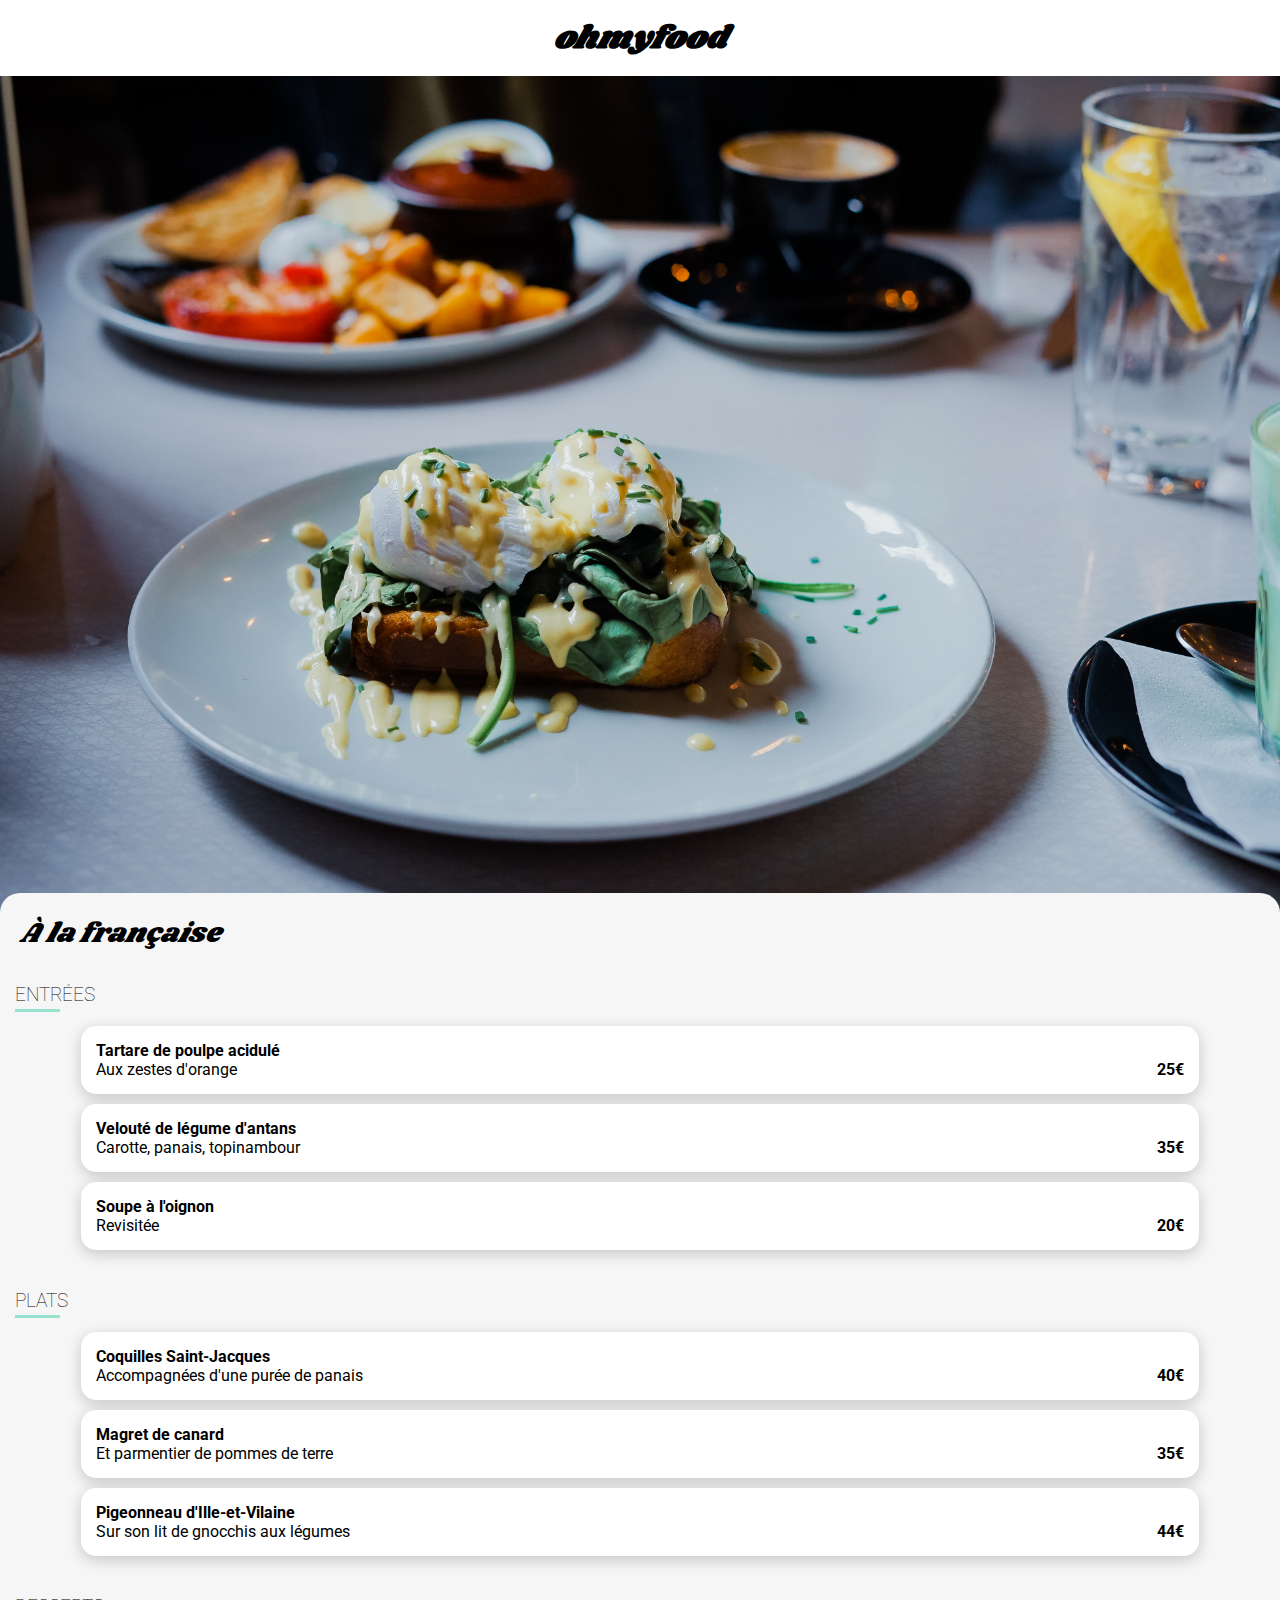
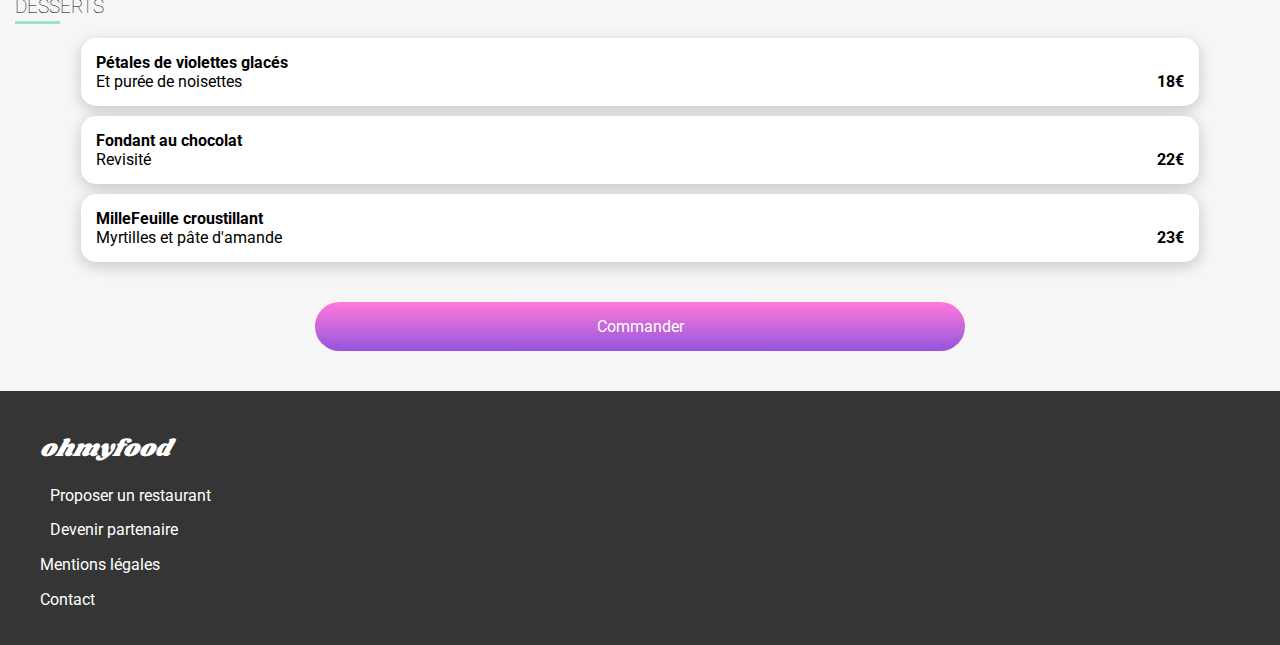
==== Desktop/fichier-html/projet4/alafrancaise.html @ 34c95f2d "add the 4th page from the menu" ====
<!DOCTYPE html>
<html lang="fr">
  <head>
    <meta charset="UTF-8" >
    <meta http-equiv="X-UA-Compatible" content="IE=edge">
    <meta name="viewport" content="width=device-width, initial-scale=1.0">
    <title>À la française</title>
    <link rel="stylesheet" href="css/style.css">
    <link rel="preconnect" href="https://fonts.googleapis.com">
    <link rel="preconnect" href="https://fonts.gstatic.com" crossorigin>
    <link rel="preconnect" href="https://fonts.googleapis.com">
    <link rel="preconnect" href="https://fonts.gstatic.com" crossorigin>
    <link href="https://fonts.googleapis.com/css2?family=Roboto&family=Shrikhand&display=swap" rel="stylesheet">
    <link
      rel="stylesheet"
      href="https://cdnjs.cloudflare.com/ajax/libs/font-awesome/6.2.1/css/all.min.css"
      integrity="sha512-MV7K8+y+gLIBoVD59lQIYicR65iaqukzvf/nwasF0nqhPay5w/9lJmVM2hMDcnK1OnMGCdVK+iQrJ7lzPJQd1w=="
      crossorigin="anonymous"
      referrerpolicy="no-referrer"
    >
  </head>
  <body>
    <header class="header-page">
        <a href="index.html" class="header-back">
            <i class="fa-solid fa-arrow-left fa-xl" style="color: #000000;"></i>
        </a>
        <h1 class="title-page1">ohmyfood</h1>
    </header>
    <main class="main-page1">
        <img class="image-page1" src="Images et textes Ohmyfood/images/restaurants/toa-heftiba-DQKerTsQwi0-unsplash.jpg" alt="À la française">
        <section class="conteneur-main-page1" >
            <h2 class="titre-page1">À la française</h2>

            <div class="entrées-conteneur">
                <h3 class="titre-entrées-page1 ">Entrées</h3>
                <span class="ligne-entrées-page1"></span>
                
                <div class="entrées-page1">
                    <div class="rangement-page1">
                        <div>
                        <h4>Tartare de poulpe acidulé</h4>
                        <p>Aux zestes d'orange</p>
                        </div>
                        <p class="prix-page1">25€</p>
                    </div>
                </div>
                <div class="entrées-page1">
                    <div class="rangement-page1">
                        <div>
                            <h4>Velouté de légume d'antans</h4>
                            <p>Carotte, panais, topinambour</p>
                        </div>
                        <p class="prix-page1">35€</p>
                    </div>
                </div>
                <div class="entrées-page1">
                    <div class="rangement-page1">
                        <div>
                            <h4>Soupe à l'oignon</h4>
                            <p>Revisitée</p>
                        </div>
                        <p class="prix-page1">20€</p>
                    </div>
                </div>
            </div>
            <div class="plats-conteneur">
                <h3 class="titre-plats-page1">Plats</h3>
                <span class="ligne-plats-page1"></span>
                <div class="plats-page1">
                    <div class="rangement-page1">
                        <div>
                            <h4>Coquilles Saint-Jacques</h4>
                            <p>Accompagnées d'une purée de panais</p>
                        </div>
                            <p class="prix-page1">40€</p>
                    </div>
                </div>
                <div class="plats-page1">
                    <div class="rangement-page1">
                        <div>
                            <h4>Magret de canard</h4>
                            <p>Et parmentier de pommes de terre</p> 
                        </div>
                            <p class="prix-page1">35€</p> 
                    </div>
                </div>
                <div class="plats-page1">
                    <div class="rangement-page1">
                        <div>
                            <h4>Pigeonneau d'Ille-et-Vilaine</h4>
                            <p>Sur son lit de gnocchis aux légumes</p> 
                        </div>
                            <p class="prix-page1">44€</p>
                        
                    </div>
                </div>
            </div>
            <div class="desserts-conteneur">
                <h3 class="titre-desserts-page1">Desserts</h3>
                <span class="ligne-desserts-page1"></span>
                <div class="desserts-page1">
                    <div class="rangement-page1">
                        <div>
                            <h4>Pétales de violettes glacés</h4>
                            <p>Et purée de noisettes</p> 
                        </div>    
                            <p class="prix-page1">18€</p>
                </div>
                </div>
                <div class="desserts-page1">
                    <div class="rangement-page1">
                        <div>
                            <h4>Fondant au chocolat </h4> 
                            <p>Revisité</p>
                        </div>
                            <p class="prix-page1">22€</p>
                    </div>
                </div>
                <div class="desserts-page1">
                    <div class="rangement-page1">
                        <div>
                            <h4>MilleFeuille croustillant</h4> 
                            <p>Myrtilles et pâte d'amande</p> 
                        </div>
                            <p class="prix-page1">23€</p>
                    </div>
                </div>
            </div>
            <div class="button-page1">
                <a href="" class="button-commander-page1">Commander</a>
            </div>
        </section>
    </main>
    <footer>
        <h2>ohmyfood</h2>
        <div class="footer-text">
            <div class="footer-icon">
                <i class="fa-solid fa-utensils fa-xs" style="color: #ffffff;"></i>
                <span> Proposer un restaurant</span>
        </div>
            <div class="footer-icon">
                <i class="fa-solid fa-handshake-angle fa-xs" style="color: #ffffff;"></i>
                <span>Devenir partenaire</span>
            </div>
        <p>Mentions légales</p> 
        <p>Contact</p>
        </div>
    </footer>
    </body>
---- Desktop/fichier-html/projet4/css/style.css ----
*{
 font-family: 'Roboto', sans-serif;
}

body{
    margin: 0;
    padding: 0;
}

/* header */
h1 {
display:flex ;
justify-content: center;
align-items: center;
color: black;
height: 70px;
width: 100%;
box-shadow: 0 3px 15px rgba(0,0,0,.590);
font-family: 'Shrikhand', cursive;
font-style: italic;
margin: 3px 0px;
}

/** partie location **/

.location {
    background-color: #EAEAEA;
    display: flex;
    justify-content: center;
   align-items: center;
}
.location i {
    margin-right: 5px;
}
.location p {
    
    font-weight: 500;
    font-size: larger ;
}

/* partie reservation*/

.conteneur-lien-menu{
    display: flex;
    flex-direction: column;
    justify-content: center;
    align-items: center;
    text-align: center;
    background-color: #f6f6f6;
    margin: 0;
    padding: 20px 10px 60px;
}
.titre-lien-menu {
    font-weight: 500;
    font-size: xx-large;
    margin-bottom: 10px;
}

.texte-lien-menu{
    font-size: large;
    font-weight: 300;
    margin: 10px 0px 40px ;
}

.button-lien-restaurant{
    color: white;
    width: 50%;
    text-decoration: none;
    background: linear-gradient(to bottom, #FF79DA,#9356DC );
    padding: 15px;
    border-radius: 30px;
}

/* partie fonctionnement*/

.conteneur-fonctionnement{
    display: flex;
    flex-direction: column;
    justify-content: center;
    align-items: center;
    padding: 20px;
   
}

.conteneur-fonctionnement h2{
    align-self: flex-start;
    width: 50%;
}

.Fonctionnement-etape{
    background-color: #f6f6f6;
    border-radius: 20px;
    padding: 5px 25px;
    margin-bottom: 10px;
    box-shadow: 0px 4px 15px rgba(0,0,0,.2);
    width: 80%;
    text-align: center;
    font-weight: 600;   
    display: flex;
    flex-direction: row ;
    justify-content: center;
    align-items: center;
    gap: 20px;
    position: relative;
}

.number{
    position: absolute;
    top: 35%;
    left: -5px;
    width: 20px;
    height: 20px;
    background-color:#9356DC;
    border-radius: 100%;
    color: white;
    font-size: small;
    font-weight: 200;
    display: flex;
    justify-content: center;
    align-items: center;
}

/* partie restaurant */

.conteneur-restaurant{
    background-color: #f6f6f6;
    padding: 40px 0px;
    display: flex;
    flex-direction: column;
    justify-content: center;
    align-items: center;
}
.restaurant{
    display: flex;
    flex-direction: column;
    padding-bottom: 15px;
    position: relative;
}

.restaurant span{
    position: absolute;
    right: 10px;
    top: 15px;
    padding: 5px 10px;
    background-color: #99E2D0;
    color: #008766 ;
    z-index: 1;
}

.restaurant-content{
    background-color: white;
    border-radius: 0px 0px 20px 20px; 
    padding-left: 10px;
}

.restaurant-content h3{
    margin-bottom: 0px;
}
.restaurant-content p {
    margin-top: 5px;
}

article img {
    width: 300px;
    height: 200px;
    object-fit: cover;
    border-radius: 20px 20px 0px 0px;
    
}

/* Partie Footer */

footer {
    background-color: #353535;
    color: white;
    padding: 20px 40px;
}

footer h2 {
    font-family: 'Shrikhand', cursive;
    font-style: italic;
    font-weight: 400;
}

.footer-icon{
    display: flex;
    flex-direction: row;
    align-items: center;
    gap: 10px;
    margin-top: 15px;
}


/**** Page La palette du gout****/

.main-page1{
    background-color: #f6f6f6;
}
.header-page{
    position: relative;
}
.header-back{
    position: absolute;
    top: 25px;
    left: 30px;
}

.title-page1{
    box-shadow: none;
}

.image-page1{
    width: 100%;
    height: 100%;
    object-fit: cover;
}

/* partie main */

.conteneur-main-page1{
 display: flex;
 flex-direction: column;
 justify-content: center;
 position: relative;
 top: -40px;
 background-color:#f6f6f6;
 border-radius: 20px 20px 0px 0px;
}
.conteneur-main-page1 p {
    margin: 0px;
}
.conteneur-main-page1 h4 {
    margin: 0px;
}
.titre-page1{
    font-family: 'Shrikhand', cursive;
    font-size:28px;
    font-weight: 400;
    font-style: italic; 
    padding: 20px;
    margin: 0px;
}

/* partie entrée */

.entrées-conteneur{
    display: flex;
    flex-direction: column;
    justify-content: center;
    align-items: center;
    gap: 10px;
    padding-bottom: 30px;
    width: 100%;
    position: relative;
}


.titre-entrées-page1{
    font-weight: 100;
   align-self: flex-start;
   padding: 10px 15px;
   margin: 0px;
    text-transform: uppercase;
}

.ligne-entrées-page1{
    border-bottom: 3px solid #99E2D0;
    width: 45px;
    position: absolute;
    top: 35px;
    left: 15px;
}

.entrées-page1{
background-color: white;
width: 85%;
border-radius: 15px;
padding: 15px;
box-shadow: 0px 4px 15px rgba(0,0,0,.2);
text-align: start;
}

.rangement-page1{
    display: flex;
    flex-direction:row ;
    justify-content: space-between;
    align-items: flex-end;
}

.prix-page1{
    font-weight: 700;
}

/* partie plats */

.plats-conteneur{
    display: flex;
    flex-direction: column;
    justify-content: center;
    align-items: center;
    gap: 10px;
    padding-bottom: 30px;
    width: 100%;
    position: relative;
}
.titre-plats-page1 {
    font-weight: 100;
   align-self: flex-start;
   padding: 10px 15px;
   margin: 0px;
   text-transform: uppercase;
}

.ligne-plats-page1{
    border-bottom: 3px solid #99E2D0;
    width: 45px;
    position: absolute;
    top: 35px;
    left: 15px;
}

.plats-page1 {
    background-color: white;
    width: 85%;
    border-radius: 15px;
    padding: 15px;
    box-shadow: 0px 4px 15px rgba(0,0,0,.2);
    text-align: start;
}

/* partie dessert */

.desserts-conteneur{
    display: flex;
    flex-direction: column;
    justify-content: center;
    align-items: center;
    gap: 10px;
    width: 100%;
    position: relative;
}

.titre-desserts-page1{
    font-weight: 100;
   align-self: flex-start;
   padding: 10px 15px;
   margin: 0px;
   text-transform: uppercase;
}
.ligne-desserts-page1{
    border-bottom: 3px solid #99E2D0;
    width: 45px;
    position: absolute;
    top: 35px;
    left: 15px;
}

.desserts-page1{
    background-color: white;
    width: 85%;
    border-radius: 15px;
    padding: 15px;
    box-shadow: 0px 4px 15px rgba(0,0,0,.2);
    text-align: start;
}

/* partie boutton page1 */

.button-page1{
    display: flex;
    justify-content: center;
    align-items: center;
    padding: 40px 20px 0px 20px;
}


.button-commander-page1{
    color: white;
    width: 50%;
    text-decoration: none;
    background: linear-gradient(to bottom, #FF79DA,#9356DC );
    padding: 15px;
    border-radius: 30px;
    text-align: center;
}
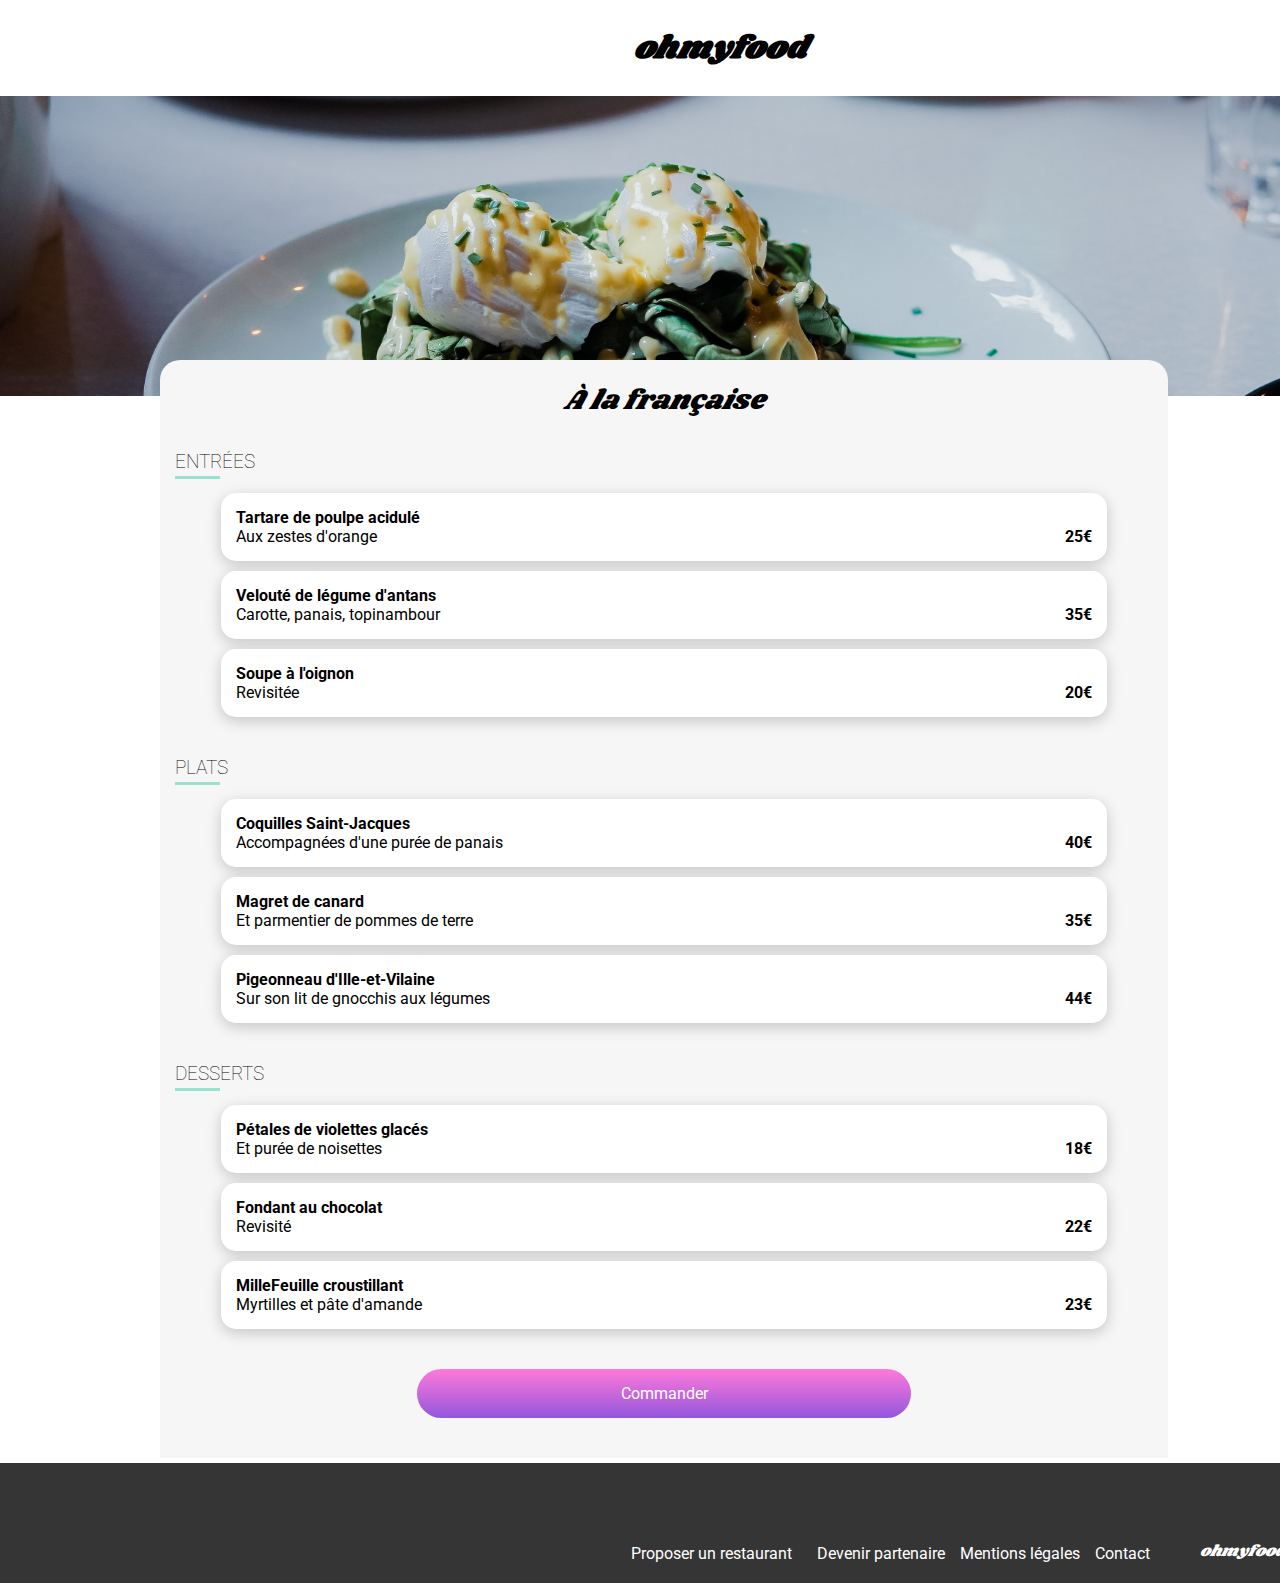
==== commit 0c8fe04e: "add page desktop for the 4 menu" ====
--- a/Desktop/fichier-html/projet4/alafrancaise.html
+++ b/Desktop/fichier-html/projet4/alafrancaise.html
@@ -27,7 +27,7 @@
         <h1 class="title-page1">ohmyfood</h1>
     </header>
     <main class="main-page1">
-        <img class="image-page1" src="Images et textes Ohmyfood/images/restaurants/toa-heftiba-DQKerTsQwi0-unsplash.jpg" alt="À la française">
+        <img class="image-page1" src="Images-et-textes-Ohmyfood/images/restaurants/toa-heftiba-DQKerTsQwi0-unsplash.jpg" alt="À la française">
         <section class="conteneur-main-page1" >
             <h2 class="titre-page1">À la française</h2>
 
--- a/Desktop/fichier-html/projet4/css/style.css
+++ b/Desktop/fichier-html/projet4/css/style.css
@@ -69,7 +69,15 @@
     background: linear-gradient(to bottom, #FF79DA,#9356DC );
     padding: 15px;
     border-radius: 30px;
-}
+    transition-duration: 400ms;
+    }
+    .button-lien-restaurant:hover {
+        transition: all 400ms ease-in-out;
+        box-shadow: 4px 4px 10px rgb(0, 0, 0, 0.25);
+        opacity: 0.8;
+
+    }
+
 
 /* partie fonctionnement*/
 
@@ -150,11 +158,11 @@
 .restaurant-content{
     background-color: white;
     border-radius: 0px 0px 20px 20px; 
-    padding-left: 10px;
+    padding: 10px 10px 5px 20px;
 }
 
 .restaurant-content h3{
-    margin-bottom: 0px;
+    margin: 0px;
 }
 .restaurant-content p {
     margin-top: 5px;
@@ -213,6 +221,12 @@
     width: 100%;
     height: 100%;
     object-fit: cover;
+}
+
+.image-page3{
+    width: 100%;
+    height: 230px;
+    object-fit: cover; 
 }
 
 /* partie main */
@@ -382,4 +396,170 @@
     padding: 15px;
     border-radius: 30px;
     text-align: center;
+    transition-duration: 400ms;
+}
+
+.button-commander-page1:hover {
+    transition: all 400ms ease-in-out;
+    box-shadow: 4px 4px 10px rgb(0, 0, 0, 0.25);
+    opacity: 0.8;
+}
+
+/*** Partie media queries tablette***/
+
+@media screen and (min-width: 768px) {
+body{
+    width: 1024px;
+}
+h1 {
+    height: 90px;
+    box-shadow: none;
+}
+
+.titre-lien-menu{
+    font-size: 40px;
+    font-weight: 700;
+    font-style: normal;
+}
+
+.button-lien-restaurant{
+    width: 20%;
+}
+
+.conteneur-fonctionnement{
+    display: flex;
+    flex-direction:column;
+    padding: 80px;
+}
+
+.media-rangement-fonctionnement{
+    display: flex;
+    flex-direction: row;
+    gap: 30px;
+    width: 100%;
+}
+
+.Fonctionnement-etape{
+    width: 220px;
+    height: 60px;
+    justify-content: flex-start;
+}
+.Fonctionnement-etape p{
+    font-size: larger;
+}
+.number{
+    left: -9px;
+}
+
+/** main **/
+.conteneur-restaurant{
+    padding: 80px;
+}
+.conteneur-restaurant h2{
+    align-self: flex-start;
+}
+
+.media-rangement-restaurant{
+    display: grid;
+    grid-template-columns: 400px 400px;
+    gap: 60px;
+
+}
+
+.restaurant {
+    width: 100%;
+}
+.restaurant img{
+    width: 100%;
+}
+
+/*** footer***/
+
+footer{
+    display: flex;
+    flex-direction: row-reverse;
+    align-items: flex-end;
+    gap: 80px;
+}
+footer h2{
+    margin-bottom: 0px;
+    font-size: medium;
+    
+}
+
+.footer-text {
+    display: flex;
+    flex-direction: row;
+    align-items: flex-end;
+    gap: 15px;
+}
+
+.footer-text p{
+margin-bottom: 0px;
+}
+
+
+
+/**** pour les menus ****/
+
+.media-body-page1{
+    background-color: white;
+   
+}
+.image-page1{
+    height: 300px;
+}
+.main-page1{
+    background-color: white;
+    height: 1367px;
+}
+
+.conteneur-main-page1{
+    width: 70%;
+    text-align: center;
+    margin-left: 160px;
+}
+
+.button-page1{
+    padding: 40px;
+}
+
+
+}
+
+
+
+/**** media queries desktop ****/
+
+
+@media screen and (min-width:1024px){
+    body{
+      
+        width: 1440px;
+    }
+
+.conteneur-fonctionnement {
+  padding-left: 230px;
+}
+
+
+
+.Fonctionnement-etape{
+    width: 250px;
+}
+
+.conteneur-restaurant h2 {
+    padding-left: 160px;
+}
+.media-rangement-restaurant{
+    grid-template-columns: 450px 450px;
+}
+footer h2 {
+    width: 200px;
+}
+footer {
+    height: 80px;
+    gap: 50px;
+}
+
 }